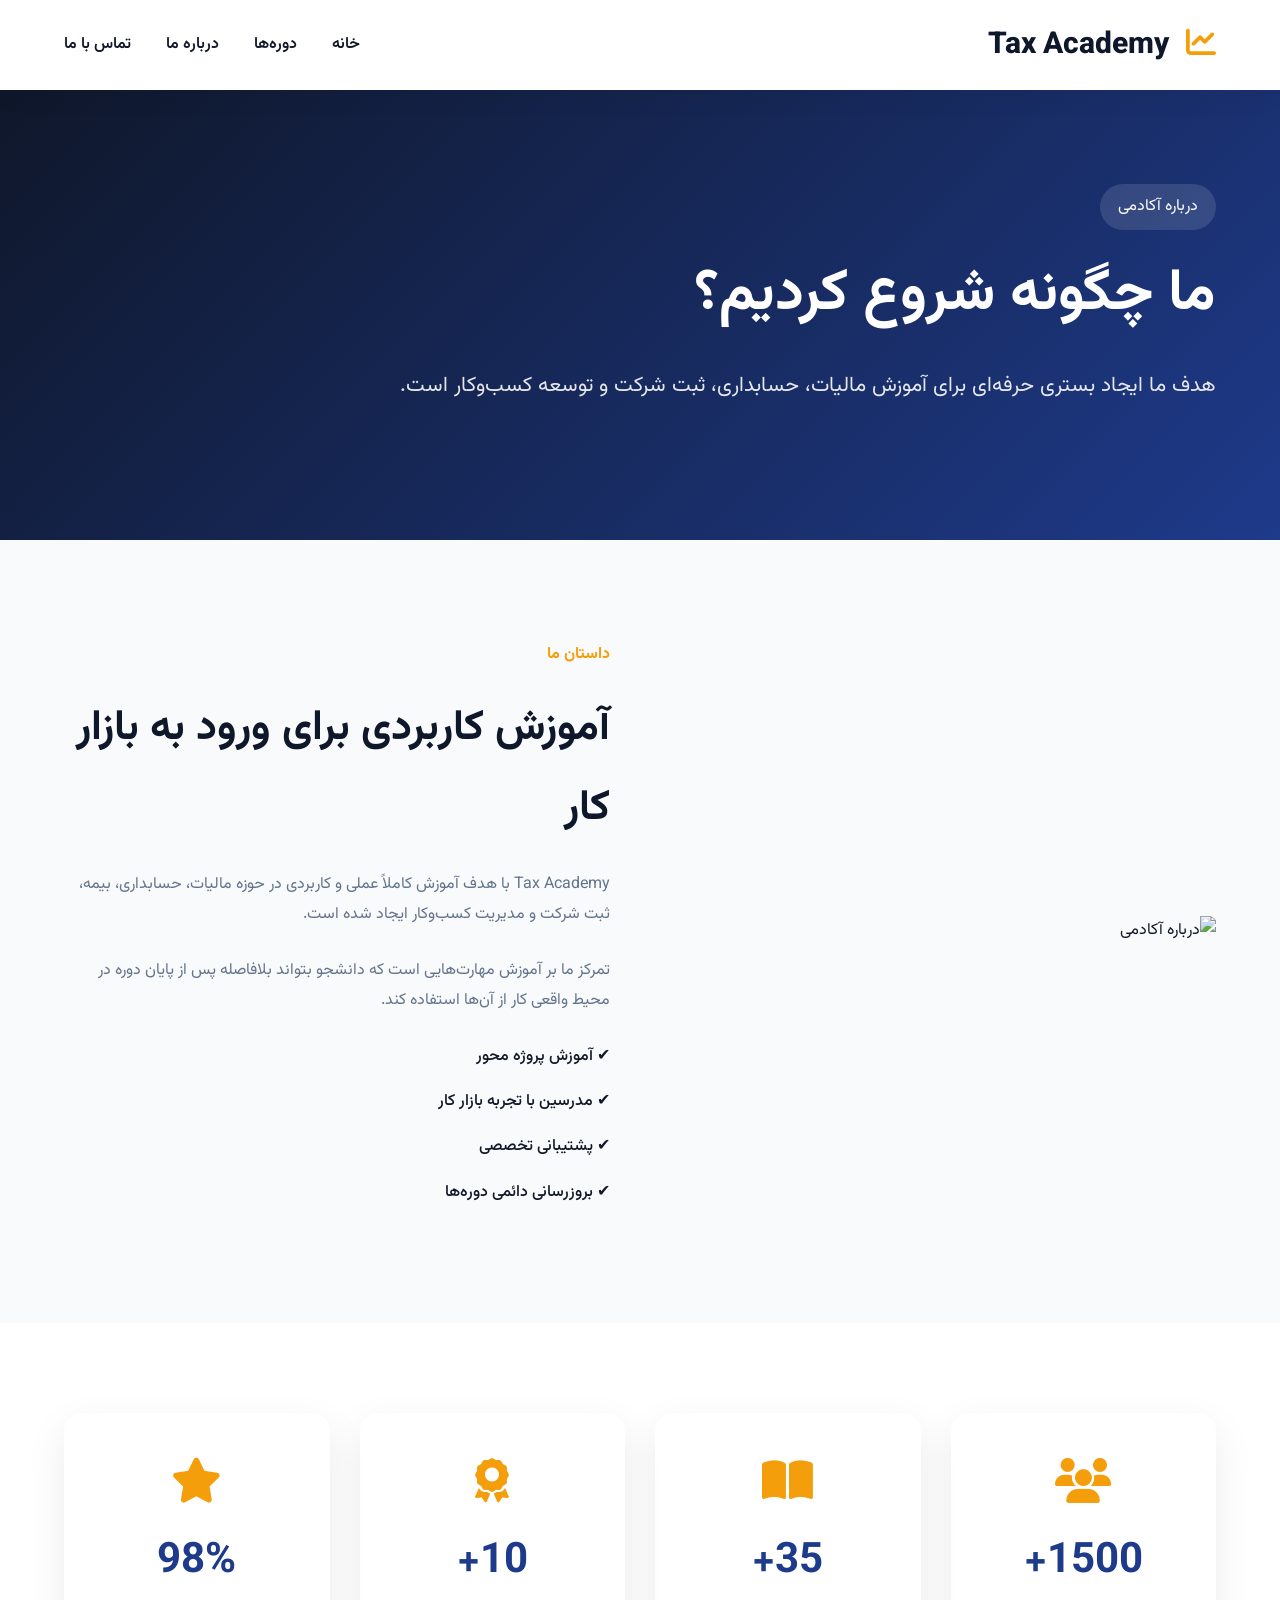
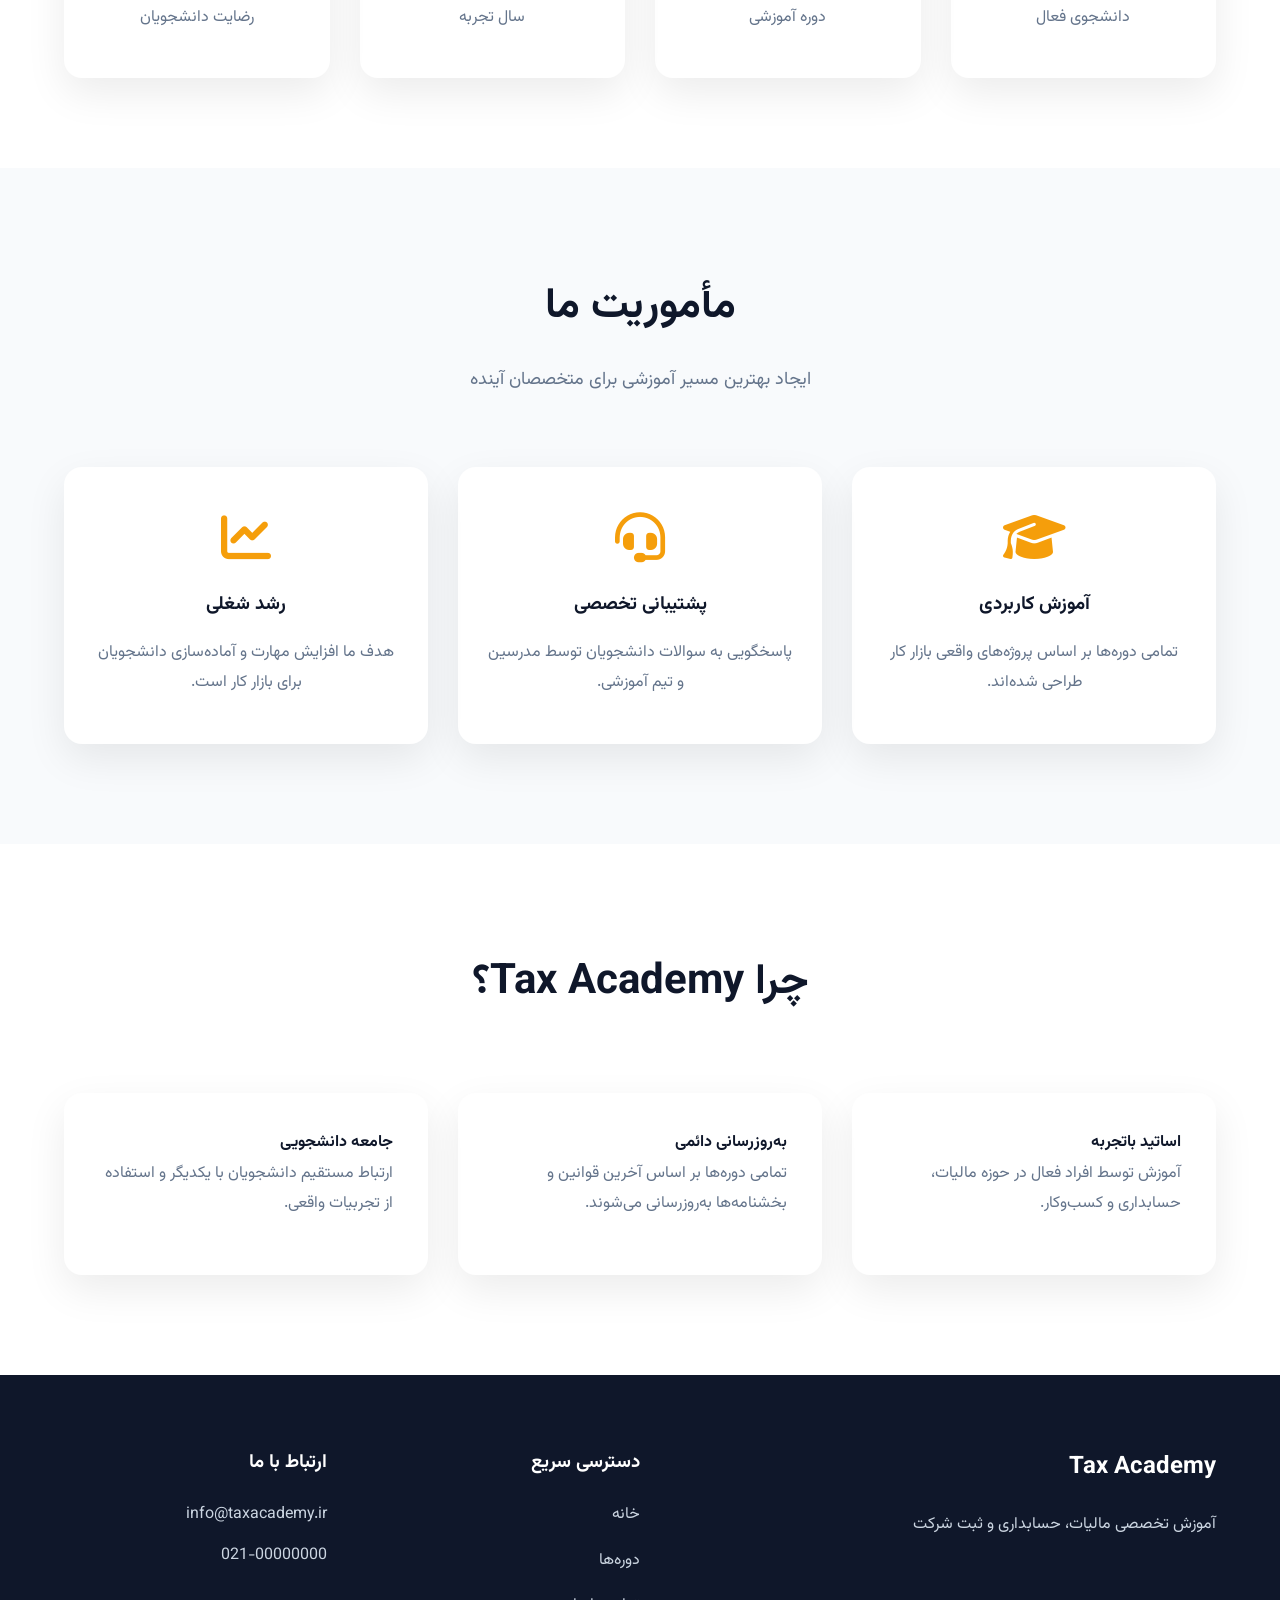
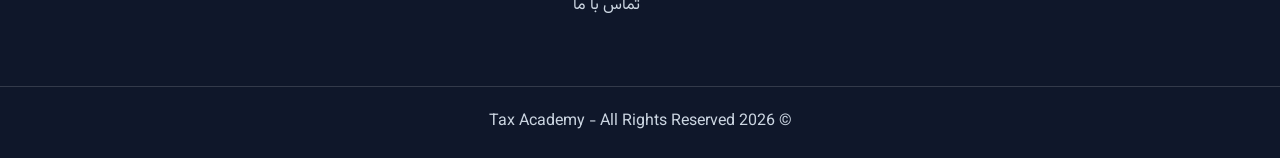
==== about.html @ fbb5fa34 "Version 1.0" ====
<!DOCTYPE html>
<html lang="fa" dir="rtl">

<head>

    <meta charset="UTF-8">

    <meta name="viewport" content="width=device-width, initial-scale=1.0">

    <title>درباره ما | Tax Academy</title>

    <link rel="preconnect" href="https://fonts.googleapis.com">

    <link rel="preconnect" href="https://fonts.gstatic.com" crossorigin>

    <link href="https://fonts.googleapis.com/css2?family=Vazirmatn:wght@300;400;500;700;800&display=swap"
        rel="stylesheet">

    <link rel="stylesheet"
        href="https://cdnjs.cloudflare.com/ajax/libs/font-awesome/6.7.2/css/all.min.css">

    <link rel="stylesheet" href="assets/css/style.css">

    <link rel="stylesheet" href="assets/css/responsive.css">

</head>

<body>

<header>

    <div class="container">

        <div class="logo">

            <h2>

                <i class="fa-solid fa-chart-line"></i>

                Tax Academy

            </h2>

        </div>

        <nav>

            <ul>

                <li><a href="index.html">خانه</a></li>

                <li><a href="courses.html">دوره‌ها</a></li>

                <li><a href="about.html">درباره ما</a></li>

                <li><a href="contact.html">تماس با ما</a></li>

            </ul>

        </nav>

    </div>

</header>

<section class="hero" style="min-height:50vh;">

    <div class="container">

        <div class="hero-text">

            <span class="hero-tag">

                درباره آکادمی

            </span>

            <h1>

                ما چگونه شروع کردیم؟

            </h1>

            <p>

                هدف ما ایجاد بستری حرفه‌ای برای آموزش مالیات، حسابداری، ثبت شرکت و توسعه کسب‌وکار است.

            </p>

        </div>

    </div>

</section>

<section class="about">

    <div class="container about-container">

        <div class="about-image">

            <img src="assets/images/about.png" alt="درباره آکادمی">

        </div>

        <div class="about-text">

            <span>داستان ما</span>

            <h2>

                آموزش کاربردی برای ورود به بازار کار

            </h2>

            <p>

                Tax Academy با هدف آموزش کاملاً عملی و کاربردی در حوزه مالیات، حسابداری، بیمه، ثبت شرکت و مدیریت کسب‌وکار ایجاد شده است.

            </p>

            <p>

                تمرکز ما بر آموزش مهارت‌هایی است که دانشجو بتواند بلافاصله پس از پایان دوره در محیط واقعی کار از آن‌ها استفاده کند.

            </p>

            <ul>

                <li>✔ آموزش پروژه محور</li>

                <li>✔ مدرسین با تجربه بازار کار</li>

                <li>✔ پشتیبانی تخصصی</li>

                <li>✔ بروزرسانی دائمی دوره‌ها</li>

            </ul>

        </div>

    </div>

</section>

<section class="statistics">

    <div class="container">

        <div class="stat-box">

            <i class="fa-solid fa-users"></i>

            <h2>1500+</h2>

            <p>دانشجوی فعال</p>

        </div>

        <div class="stat-box">

            <i class="fa-solid fa-book-open"></i>

            <h2>35+</h2>

            <p>دوره آموزشی</p>

        </div>

        <div class="stat-box">

            <i class="fa-solid fa-award"></i>

            <h2>10+</h2>

            <p>سال تجربه</p>

        </div>

        <div class="stat-box">

            <i class="fa-solid fa-star"></i>

            <h2>98%</h2>

            <p>رضایت دانشجویان</p>

        </div>

    </div>

</section>
<section class="services">

    <div class="container">

        <div class="section-title">

            <h2>

                مأموریت ما

            </h2>

            <p>

                ایجاد بهترین مسیر آموزشی برای متخصصان آینده

            </p>

        </div>

        <div class="service-grid">

            <div class="service-card">

                <i class="fa-solid fa-graduation-cap"></i>

                <h3>

                    آموزش کاربردی

                </h3>

                <p>

                    تمامی دوره‌ها بر اساس پروژه‌های واقعی بازار کار طراحی شده‌اند.

                </p>

            </div>

            <div class="service-card">

                <i class="fa-solid fa-headset"></i>

                <h3>

                    پشتیبانی تخصصی

                </h3>

                <p>

                    پاسخگویی به سوالات دانشجویان توسط مدرسین و تیم آموزشی.

                </p>

            </div>

            <div class="service-card">

                <i class="fa-solid fa-chart-line"></i>

                <h3>

                    رشد شغلی

                </h3>

                <p>

                    هدف ما افزایش مهارت و آماده‌سازی دانشجویان برای بازار کار است.

                </p>

            </div>

        </div>

    </div>

</section>

<section class="comments">

    <div class="container">

        <div class="section-title">

            <h2>

                چرا Tax Academy؟

            </h2>

        </div>

        <div class="comment-grid">

            <div class="comment-card">

                <h4>اساتید باتجربه</h4>

                <p>

                    آموزش توسط افراد فعال در حوزه مالیات، حسابداری و کسب‌وکار.

                </p>

            </div>

            <div class="comment-card">

                <h4>به‌روزرسانی دائمی</h4>

                <p>

                    تمامی دوره‌ها بر اساس آخرین قوانین و بخشنامه‌ها به‌روزرسانی می‌شوند.

                </p>

            </div>

            <div class="comment-card">

                <h4>جامعه دانشجویی</h4>

                <p>

                    ارتباط مستقیم دانشجویان با یکدیگر و استفاده از تجربیات واقعی.

                </p>

            </div>

        </div>

    </div>

</section>

<footer>

    <div class="container footer-container">

        <div>

            <h2>Tax Academy</h2>

            <p>

                آموزش تخصصی مالیات، حسابداری و ثبت شرکت

            </p>

        </div>

        <div>

            <h3>

                دسترسی سریع

            </h3>

            <ul>

                <li><a href="index.html">خانه</a></li>

                <li><a href="courses.html">دوره‌ها</a></li>

                <li><a href="contact.html">تماس با ما</a></li>

            </ul>

        </div>

        <div>

            <h3>

                ارتباط با ما

            </h3>

            <p>info@taxacademy.ir</p>

            <p>021-00000000</p>

        </div>

    </div>

    <div class="copyright">

        © 2026 Tax Academy - All Rights Reserved

    </div>

</footer>

<script src="assets/js/app.js"></script>

</body>

</html>
---- assets/css/style.css ----
/* ===================================
   Tax Academy
   Version 1.0
=================================== */

*{
    margin:0;
    padding:0;
    box-sizing:border-box;
}

:root{

    --primary:#0F172A;
    --secondary:#1E3A8A;
    --gold:#F59E0B;
    --light:#F8FAFC;
    --gray:#64748B;
    --dark:#111827;
    --white:#ffffff;

    --shadow:0 15px 40px rgba(0,0,0,.08);

    --radius:15px;

    --transition:.35s;

}

html{

    scroll-behavior:smooth;

}

body{

    font-family:'Vazirmatn',sans-serif;

    background:#F5F7FA;

    color:var(--dark);

    line-height:1.9;

}

img{

    max-width:100%;

    display:block;

}

a{

    text-decoration:none;

}

ul{

    list-style:none;

}

.container{

    width:90%;

    max-width:1250px;

    margin:auto;

}

/* ================= Header ================= */

header{

    background:white;

    position:sticky;

    top:0;

    z-index:999;

    box-shadow:0 5px 25px rgba(0,0,0,.05);

}

header .container{

    display:flex;

    justify-content:space-between;

    align-items:center;

    height:90px;

}

.logo h2{

    color:var(--primary);

    font-size:30px;

    font-weight:800;

}

.logo i{

    color:var(--gold);

    margin-left:10px;

}

nav ul{

    display:flex;

    gap:35px;

}

nav a{

    color:var(--dark);

    font-weight:600;

    transition:var(--transition);

}

nav a:hover{

    color:var(--gold);

}

.header-buttons{

    display:flex;

    gap:15px;

}

.login-btn{

    padding:12px 26px;

    border:2px solid var(--secondary);

    border-radius:10px;

    color:var(--secondary);

    font-weight:bold;

    transition:var(--transition);

}

.login-btn:hover{

    background:var(--secondary);

    color:white;

}

.register-btn{

    padding:12px 28px;

    border-radius:10px;

    background:var(--gold);

    color:#111;

    font-weight:bold;

    transition:var(--transition);

}

.register-btn:hover{

    transform:translateY(-3px);

}

/* ================= Hero ================= */

.hero{

    background:linear-gradient(135deg,#0F172A,#1E3A8A);

    color:white;

    min-height:92vh;

    display:flex;

    align-items:center;

}

.hero-container{

    display:grid;

    grid-template-columns:1fr 1fr;

    align-items:center;

    gap:70px;

}

.hero-tag{

    display:inline-block;

    background:rgba(255,255,255,.12);

    padding:8px 18px;

    border-radius:50px;

    margin-bottom:25px;

}

.hero h1{

    font-size:58px;

    line-height:1.4;

    margin-bottom:30px;

}

.hero p{

    font-size:21px;

    color:#e5e7eb;

    margin-bottom:40px;

}

.hero-buttons{

    display:flex;

    gap:20px;

}

.main-btn{

    background:var(--gold);

    color:black;

    padding:15px 34px;

    border-radius:10px;

    font-weight:bold;

    transition:var(--transition);

}

.main-btn:hover{

    transform:translateY(-5px);

}

.second-btn{

    border:2px solid white;

    color:white;

    padding:15px 34px;

    border-radius:10px;

    transition:var(--transition);

}

.second-btn:hover{

    background:white;

    color:black;

}

.hero-image img{

    width:100%;

    animation:float 5s infinite ease-in-out;

}

@keyframes float{

    0%{transform:translateY(0);}

    50%{transform:translateY(-15px);}

    100%{transform:translateY(0);}

}

/* ================= Statistics ================= */

.statistics{

    padding:90px 0;

    background:white;

}

.statistics .container{

    display:grid;

    grid-template-columns:repeat(4,1fr);

    gap:30px;

}

.stat-box{

    background:#fff;

    border-radius:18px;

    box-shadow:var(--shadow);

    text-align:center;

    padding:45px 20px;

    transition:var(--transition);

}

.stat-box:hover{

    transform:translateY(-10px);

}

.stat-box i{

    font-size:45px;

    color:var(--gold);

    margin-bottom:20px;

}

.stat-box h2{

    font-size:42px;

    color:var(--secondary);

}

.stat-box p{

    color:var(--gray);

}
/* ================= Services ================= */

.services{

    padding:100px 0;

    background:#f8fafc;

}

.section-title{

    text-align:center;

    margin-bottom:70px;

}

.section-title h2{

    font-size:42px;

    color:var(--primary);

    margin-bottom:15px;

}

.section-title p{

    color:var(--gray);

    font-size:18px;

}

.service-grid{

    display:grid;

    grid-template-columns:repeat(3,1fr);

    gap:30px;

}

.service-card{

    background:white;

    border-radius:18px;

    box-shadow:var(--shadow);

    padding:45px 30px;

    text-align:center;

    transition:var(--transition);

}

.service-card:hover{

    transform:translateY(-10px);

}

.service-card i{

    font-size:50px;

    color:var(--gold);

    margin-bottom:25px;

}

.service-card h3{

    margin-bottom:15px;

    color:var(--primary);

}

.service-card p{

    color:var(--gray);

}

/* ================= Courses ================= */

.courses{

    padding:100px 0;

    background:white;

}

.course-grid{

    display:grid;

    grid-template-columns:repeat(3,1fr);

    gap:35px;

}

.course-card{

    background:white;

    border-radius:20px;

    overflow:hidden;

    box-shadow:var(--shadow);

    transition:var(--transition);

}

.course-card:hover{

    transform:translateY(-12px);

}

.course-card img{

    width:100%;

    height:240px;

    object-fit:cover;

}

.course-content{

    padding:25px;

}

.course-content h3{

    margin-bottom:15px;

    color:var(--primary);

}

.course-content p{

    color:var(--gray);

    margin-bottom:25px;

}

.course-content a{

    display:inline-block;

    background:var(--secondary);

    color:white;

    padding:12px 24px;

    border-radius:8px;

    transition:var(--transition);

}

.course-content a:hover{

    background:var(--gold);

    color:black;

}

/* ================= About ================= */

.about{

    padding:100px 0;

    background:#f8fafc;

}

.about-container{

    display:grid;

    grid-template-columns:1fr 1fr;

    gap:60px;

    align-items:center;

}

.about-text span{

    color:var(--gold);

    font-weight:bold;

}

.about-text h2{

    font-size:42px;

    margin:20px 0;

    color:var(--primary);

}

.about-text p{

    color:var(--gray);

    margin-bottom:25px;

}

.about-text ul li{

    margin-bottom:15px;

    font-weight:500;

}/* ================= Comments ================= */

.comments{

    padding:100px 0;

    background:white;

}

.comment-grid{

    display:grid;

    grid-template-columns:repeat(3,1fr);

    gap:30px;

}

.comment-card{

    background:#fff;

    padding:35px;

    border-radius:18px;

    box-shadow:var(--shadow);

    transition:var(--transition);

}

.comment-card:hover{

    transform:translateY(-10px);

}

.comment-card p{

    color:var(--gray);

    margin-bottom:20px;

}

.comment-card h4{

    color:var(--primary);

}

/* ================= FAQ ================= */

.faq{

    padding:100px 0;

    background:#F8FAFC;

}

.faq-box{

    max-width:900px;

    margin:auto;

}

.faq-item{

    background:white;

    margin-bottom:20px;

    padding:25px;

    border-radius:15px;

    box-shadow:var(--shadow);

}

.faq-item h3{

    color:var(--primary);

    margin-bottom:12px;

}

.faq-item p{

    color:var(--gray);

}

/* ================= Footer ================= */

footer{

    background:var(--primary);

    color:white;

    padding-top:70px;

}

.footer-container{

    display:grid;

    grid-template-columns:2fr 1fr 1fr;

    gap:50px;

    padding-bottom:50px;

}

.footer-container h2{

    margin-bottom:20px;

}

.footer-container h3{

    margin-bottom:20px;

}

.footer-container p{

    color:#cbd5e1;

    margin-bottom:10px;

}

.footer-container ul li{

    margin-bottom:15px;

}

.footer-container a{

    color:#cbd5e1;

    transition:var(--transition);

}

.footer-container a:hover{

    color:var(--gold);

}

.copyright{

    border-top:1px solid rgba(255,255,255,.15);

    text-align:center;

    padding:20px 0;

    color:#cbd5e1;

}

/* ================= General Hover ================= */

.service-card,
.course-card,
.comment-card,
.stat-box{

    cursor:pointer;

}

/* ================= Scrollbar ================= */

::-webkit-scrollbar{

    width:10px;

}

::-webkit-scrollbar-thumb{

    background:var(--gold);

    border-radius:50px;

}

::-webkit-scrollbar-track{

    background:#eee;

}

/* ================= Selection ================= */

::selection{

    background:var(--gold);

    color:black;

}
/* Animation */

.hidden{

    opacity:0;

    transform:translateY(40px);

    transition:.8s;

}

.show{

    opacity:1;

    transform:translateY(0);

}
/* ================= Contact ================= */

.contact{

    padding:100px 0;

    background:#ffffff;

}

.contact-wrapper{

    display:grid;

    grid-template-columns:1fr 2fr;

    gap:40px;

    align-items:start;

}

.contact-info{

    background:var(--primary);

    color:white;

    padding:35px;

    border-radius:20px;

}

.contact-info h3{

    margin-bottom:25px;

    font-size:28px;

}

.contact-info p{

    margin-bottom:20px;

}

.contact-info i{

    color:var(--gold);

    margin-left:10px;

}

.contact-form{

    background:white;

    padding:35px;

    border-radius:20px;

    box-shadow:var(--shadow);

}

.contact-form form{

    display:flex;

    flex-direction:column;

    gap:18px;

}

.contact-form input,
.contact-form textarea{

    width:100%;

    padding:16px;

    border:1px solid #d1d5db;

    border-radius:10px;

    font-family:'Vazirmatn',sans-serif;

    font-size:16px;

    outline:none;

    transition:.3s;

}

.contact-form input:focus,
.contact-form textarea:focus{

    border-color:var(--secondary);

}

.contact-form button{

    border:none;

    cursor:pointer;

}
/* ================= Mobile Menu ================= */

.menu-toggle{

    display:none;

    font-size:28px;

    cursor:pointer;

    color:var(--primary);

}

@media(max-width:992px){

.menu-toggle{

    display:block;

}

nav{

    display:none;

    width:100%;

}

nav.active{

    display:block;

    margin-top:20px;

}

nav ul{

    flex-direction:column;

    text-align:center;

    gap:20px;

}

.header-buttons{

    display:none;

}

}
---- assets/css/responsive.css ----
/* ===================================
   Responsive Design
=================================== */

/* ---------- لپ‌تاپ ---------- */

@media (max-width:1200px){

.container{

    width:95%;

}

.hero h1{

    font-size:48px;

}

.hero-container{

    gap:40px;

}

}

/* ---------- تبلت ---------- */

@media (max-width:992px){

header .container{

    flex-direction:column;

    height:auto;

    padding:20px 0;

}

nav ul{

    margin:20px 0;

    flex-wrap:wrap;

    justify-content:center;

}

.header-buttons{

    margin-top:15px;

}

.hero{

    min-height:auto;

    padding:80px 0;

}

.hero-container{

    grid-template-columns:1fr;

    text-align:center;

}

.hero-buttons{

    justify-content:center;

}

.hero h1{

    font-size:42px;

}

.statistics .container{

    grid-template-columns:repeat(2,1fr);

}

.service-grid{

    grid-template-columns:repeat(2,1fr);

}

.course-grid{

    grid-template-columns:repeat(2,1fr);

}

.about-container{

    grid-template-columns:1fr;

}

.comment-grid{

    grid-template-columns:1fr;

}

.footer-container{

    grid-template-columns:1fr;

    text-align:center;

}

}
/* ---------- موبایل ---------- */

@media (max-width:768px){

.logo h2{

    font-size:24px;

}

nav ul{

    flex-direction:column;

    gap:15px;

}

.hero h1{

    font-size:34px;

}

.hero p{

    font-size:18px;

}

.hero-buttons{

    flex-direction:column;

    align-items:center;

}

.main-btn,
.second-btn{

    width:220px;

    text-align:center;

}

.statistics .container{

    grid-template-columns:1fr;

}

.service-grid{

    grid-template-columns:1fr;

}

.course-grid{

    grid-template-columns:1fr;

}

.section-title h2{

    font-size:34px;

}

.about-text h2{

    font-size:34px;

}

.hero-image{

    margin-top:40px;

}

}

/* ---------- موبایل کوچک ---------- */

@media (max-width:480px){

body{

    font-size:15px;

}

.hero{

    padding:60px 0;

}

.hero h1{

    font-size:28px;

}

.hero p{

    font-size:16px;

}

.section-title h2{

    font-size:28px;

}

.stat-box h2{

    font-size:34px;

}

.course-card img{

    height:190px;

}

.footer-container{

    gap:30px;

}

}
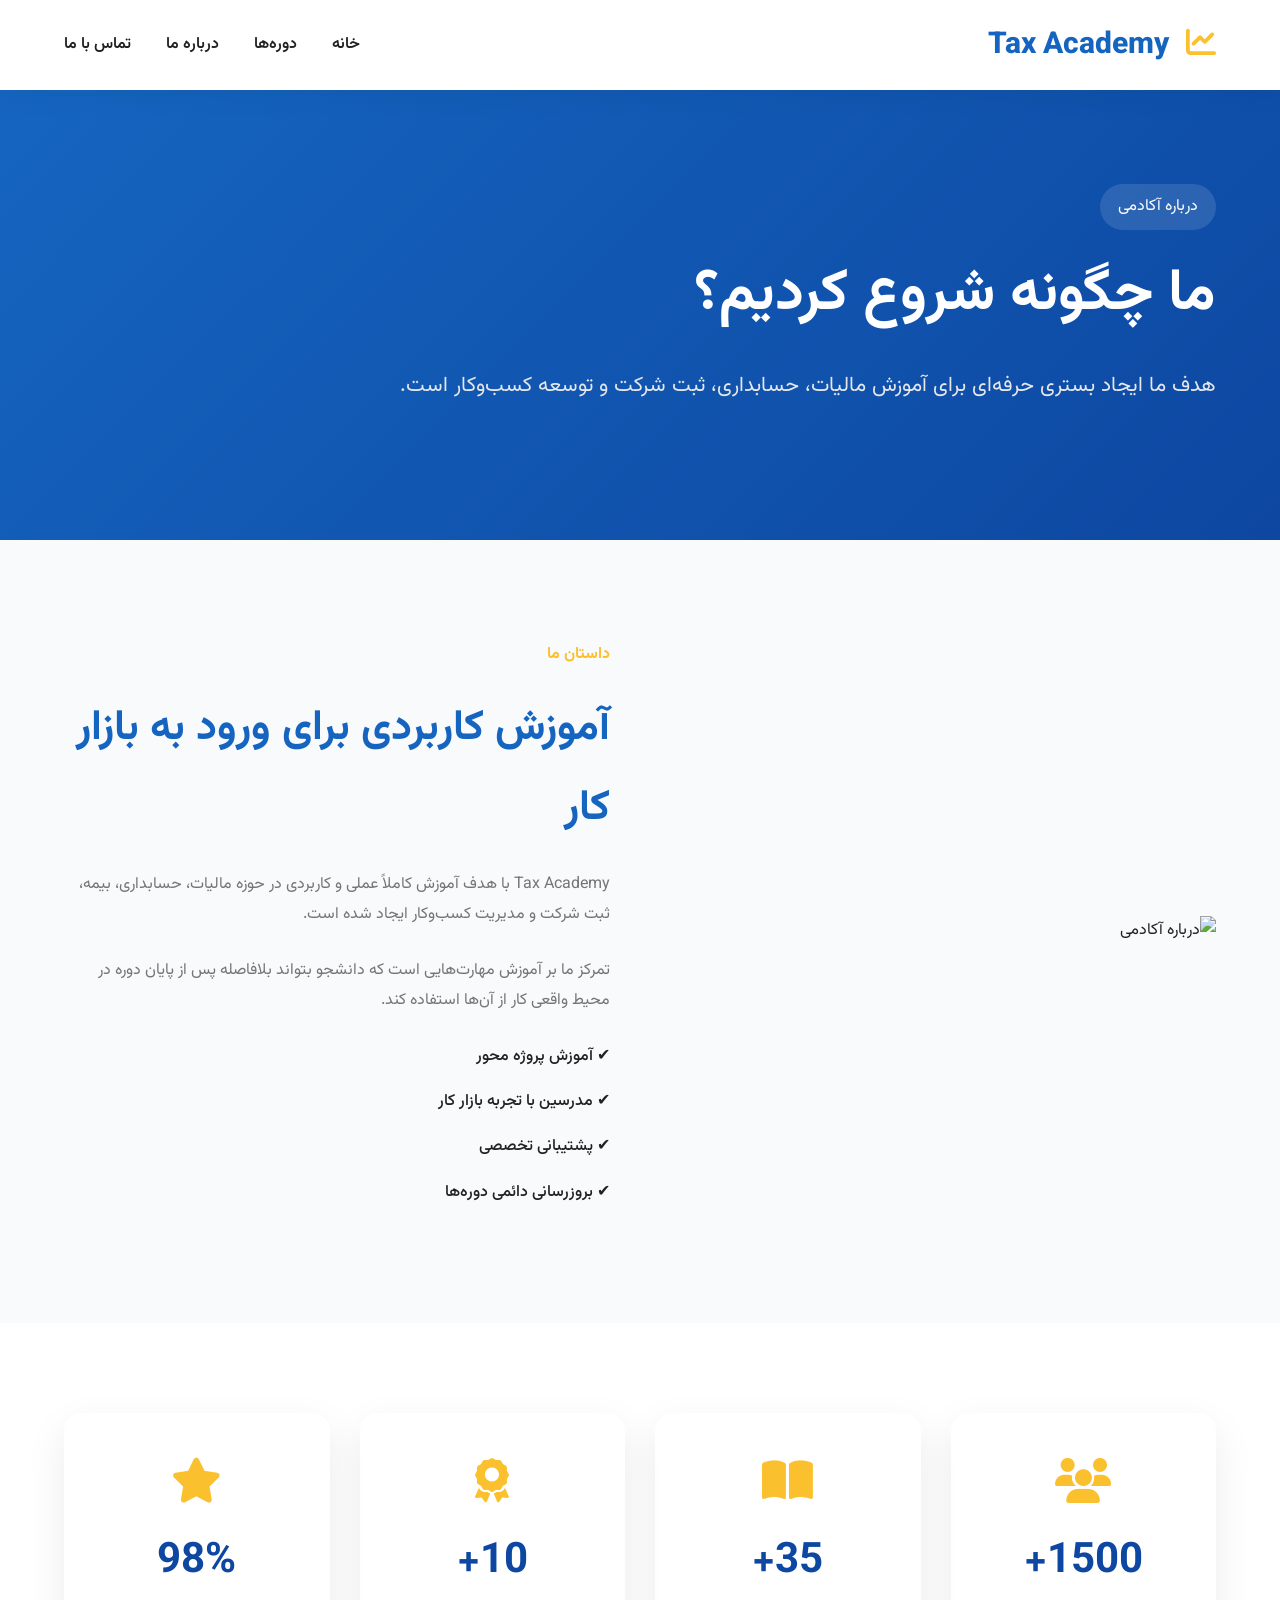
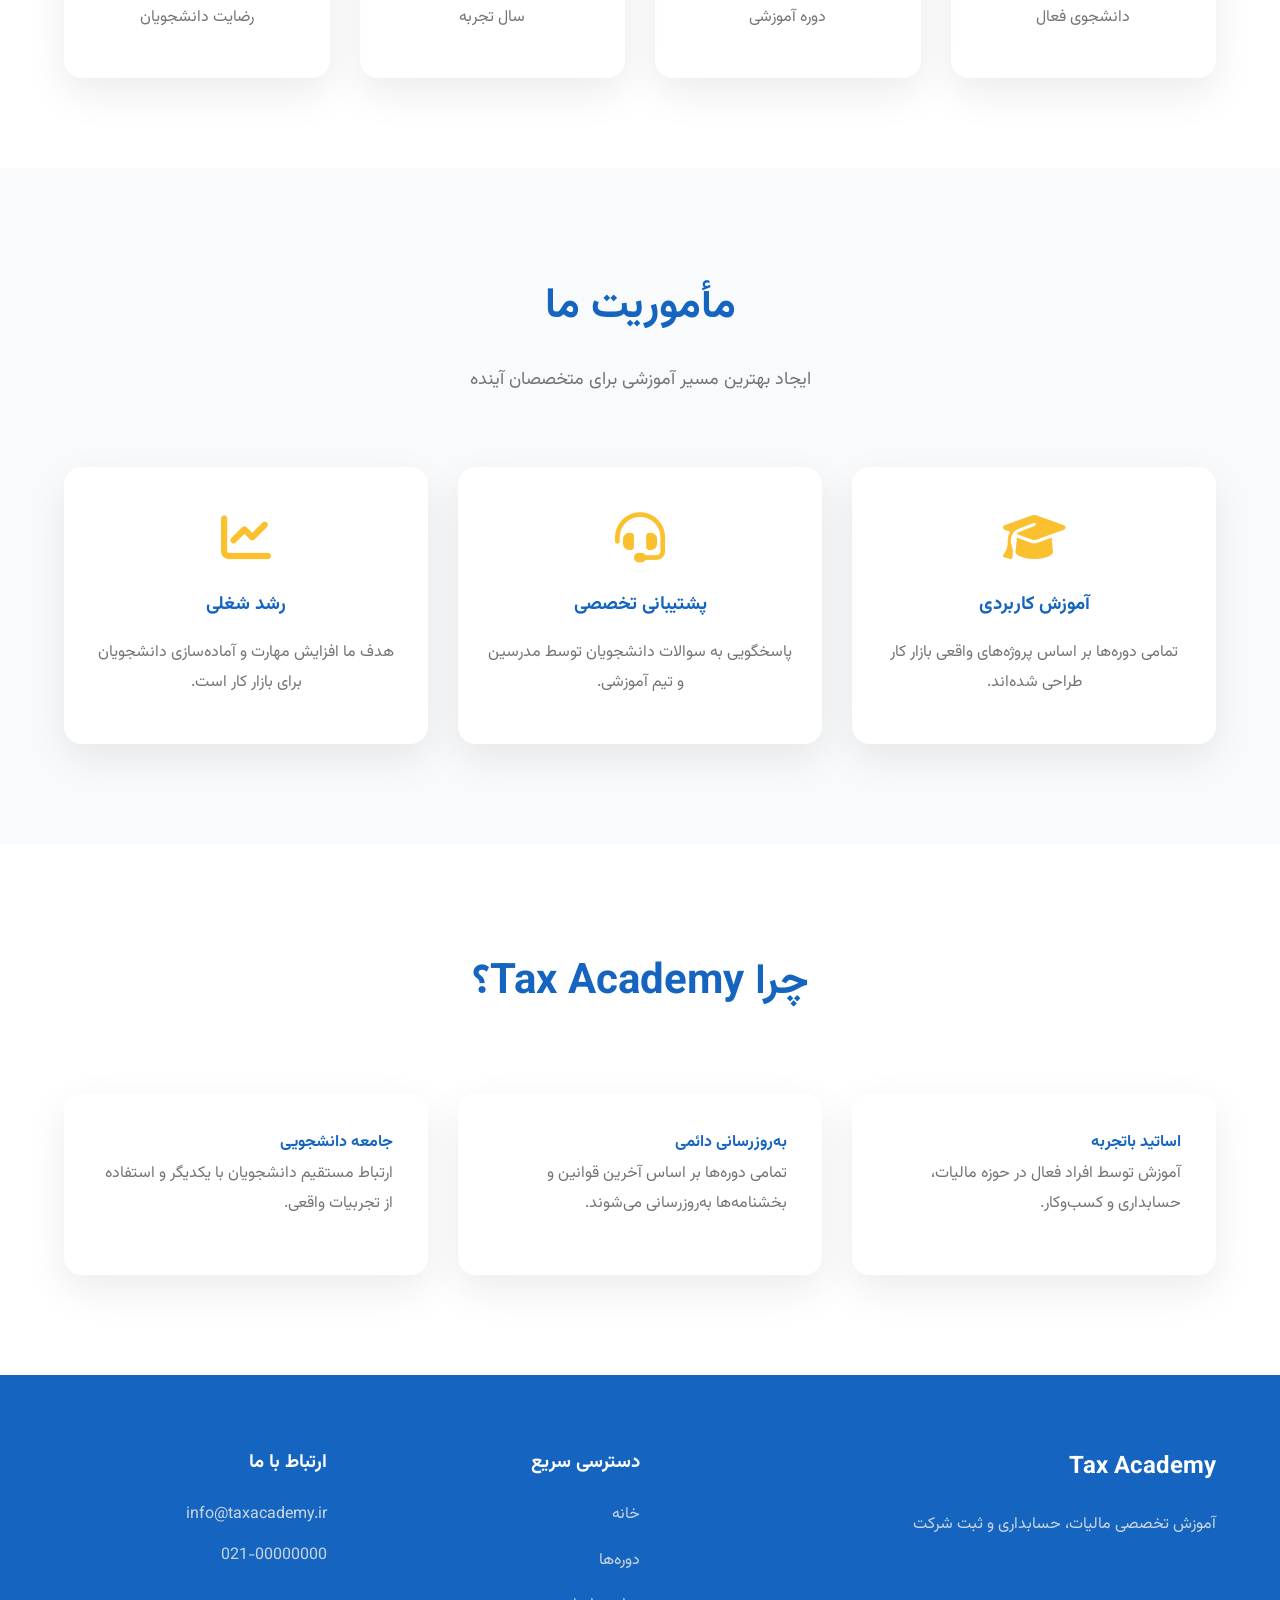
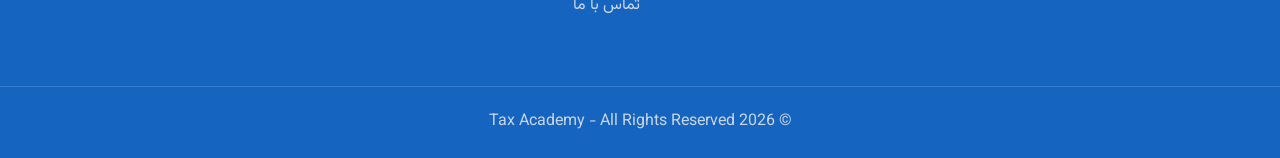
==== commit 0f8986a1: "Fix mobile menu and add variables file" ====
--- a/about.html
+++ b/about.html
@@ -19,9 +19,10 @@
     <link rel="stylesheet"
         href="https://cdnjs.cloudflare.com/ajax/libs/font-awesome/6.7.2/css/all.min.css">
 
-    <link rel="stylesheet" href="assets/css/style.css">
-
-    <link rel="stylesheet" href="assets/css/responsive.css">
+  <link rel="stylesheet" href="assets/css/variables.css">
+<link rel="stylesheet" href="assets/css/style.css">
+<link rel="stylesheet" href="assets/css/about.css">
+<link rel="stylesheet" href="assets/css/responsive.css">
 
 </head>
 
--- a/assets/css/variables.css
+++ b/assets/css/variables.css
@@ -0,0 +1,23 @@
+/* =========================
+   Tax Academy Theme
+========================= */
+
+:root{
+
+    --primary:#1565C0;
+    --secondary:#0D47A1;
+
+    --gold:#FBC02D;
+    --gold-light:#FFD54F;
+
+    --background:#F5F7FA;
+    --white:#FFFFFF;
+    --text:#212121;
+    --gray:#757575;
+    --border:#E5E7EB;
+
+    --shadow:0 15px 40px rgba(0,0,0,.08);
+    --radius:15px;
+    --transition:.35s ease;
+
+}
--- a/assets/css/style.css
+++ b/assets/css/style.css
@@ -9,23 +9,7 @@
     box-sizing:border-box;
 }
 
-:root{
-
-    --primary:#0F172A;
-    --secondary:#1E3A8A;
-    --gold:#F59E0B;
-    --light:#F8FAFC;
-    --gray:#64748B;
-    --dark:#111827;
-    --white:#ffffff;
-
-    --shadow:0 15px 40px rgba(0,0,0,.08);
-
-    --radius:15px;
-
-    --transition:.35s;
-
-}
+
 
 html{
 
@@ -37,131 +21,155 @@
 
     font-family:'Vazirmatn',sans-serif;
 
-    background:#F5F7FA;
+    background:var(--background);
+
+    color:var(--text);
+
+    line-height:1.9;
+
+}
+
+img{
+
+    max-width:100%;
+
+    display:block;
+
+}
+
+a{
+
+    text-decoration:none;
+
+}
+
+ul{
+
+    list-style:none;
+
+}
+
+.container{
+
+    width:90%;
+
+    max-width:1250px;
+
+    margin:auto;
+
+}
+
+/* ================= Header ================= */
+
+header{
+
+    background:white;
+
+    position:sticky;
+
+    top:0;
+
+    z-index:999;
+
+    box-shadow:0 5px 25px rgba(0,0,0,.05);
+
+}
+
+header .container{
+
+    display:flex;
+
+    justify-content:space-between;
+
+    align-items:center;
+
+    height:90px;
+
+}
+
+.logo h2{
+
+    color:var(--primary);
+
+    font-size:30px;
+
+    font-weight:800;
+
+}
+
+.logo i{
+
+    color:var(--gold);
+
+    margin-left:10px;
+
+}
+
+nav ul{
+
+    display:flex;
+
+    gap:35px;
+
+}
+
+nav a{
 
     color:var(--dark);
 
-    line-height:1.9;
-
-}
-
-img{
-
-    max-width:100%;
-
-    display:block;
-
-}
-
-a{
-
-    text-decoration:none;
-
-}
-
-ul{
-
-    list-style:none;
-
-}
-
-.container{
-
-    width:90%;
-
-    max-width:1250px;
-
-    margin:auto;
-
-}
-
-/* ================= Header ================= */
-
-header{
-
-    background:white;
-
-    position:sticky;
-
-    top:0;
-
-    z-index:999;
-
-    box-shadow:0 5px 25px rgba(0,0,0,.05);
-
-}
-
-header .container{
+    font-weight:600;
+
+    transition:var(--transition);
+
+}
+
+nav a:hover{
+
+    color:var(--gold);
+
+}
+
+.header-buttons{
 
     display:flex;
 
-    justify-content:space-between;
-
-    align-items:center;
-
-    height:90px;
-
-}
-
-.logo h2{
-
-    color:var(--primary);
-
-    font-size:30px;
-
-    font-weight:800;
-
-}
-
-.logo i{
-
-    color:var(--gold);
-
-    margin-left:10px;
-
-}
-
-nav ul{
-
-    display:flex;
-
-    gap:35px;
-
-}
-
-nav a{
-
-    color:var(--dark);
-
-    font-weight:600;
+    gap:15px;
+
+}
+
+.login-btn{
+
+    padding:12px 26px;
+
+    border:2px solid var(--secondary);
+
+    border-radius:10px;
+
+    color:var(--secondary);
+
+    font-weight:bold;
 
     transition:var(--transition);
 
 }
 
-nav a:hover{
-
-    color:var(--gold);
-
-}
-
-.header-buttons{
-
-    display:flex;
-
-    gap:15px;
-
-}
-
-.login-btn{
-
-    padding:12px 26px;
-
-    border:2px solid var(--secondary);
+.login-btn:hover{
+
+    background:var(--secondary);
+
+    color:white;
+
+}
+
+.register-btn{
+
+    padding:12px 28px;
 
     border-radius:10px;
 
-    color:var(--secondary);
+    background:var(--gold);
+
+    color:#111;
 
     font-weight:bold;
 
@@ -169,30 +177,6 @@
 
 }
 
-.login-btn:hover{
-
-    background:var(--secondary);
-
-    color:white;
-
-}
-
-.register-btn{
-
-    padding:12px 28px;
-
-    border-radius:10px;
-
-    background:var(--gold);
-
-    color:#111;
-
-    font-weight:bold;
-
-    transition:var(--transition);
-
-}
-
 .register-btn:hover{
 
     transform:translateY(-3px);
@@ -200,12 +184,15 @@
 }
 
 /* ================= Hero ================= */
-
 .hero{
 
-    background:linear-gradient(135deg,#0F172A,#1E3A8A);
-
-    color:white;
+    background:linear-gradient(
+        135deg,
+        var(--primary),
+        var(--secondary)
+    );
+
+    color:var(--white);
 
     min-height:92vh;
 
@@ -991,55 +978,57 @@
 /* ================= Mobile Menu ================= */
 
 .menu-toggle{
-
     display:none;
-
     font-size:28px;
-
     cursor:pointer;
-
     color:var(--primary);
-
-}
-
-@media(max-width:992px){
-
-.menu-toggle{
-
-    display:block;
-
-}
-
-nav{
-
-    display:none;
-
-    width:100%;
-
-}
-
-nav.active{
-
-    display:block;
-
-    margin-top:20px;
-
-}
-
-nav ul{
-
-    flex-direction:column;
-
-    text-align:center;
-
-    gap:20px;
-
-}
-
-.header-buttons{
-
-    display:none;
-
-}
+}
+
+@media (max-width:992px){
+
+    header .container{
+        flex-wrap:wrap;
+        height:auto;
+        padding:20px 0;
+    }
+
+    .menu-toggle{
+        display:block;
+    }
+
+    nav{
+        display:none;
+        width:100%;
+    }
+
+    nav.active{
+        display:block;
+        margin-top:20px;
+    }
+
+    nav ul{
+        display:flex;
+        flex-direction:column;
+        gap:20px;
+        text-align:center;
+    }
+
+    .header-buttons{
+        display:none;
+    }
+
+    nav.active .header-buttons{
+        display:flex;
+        flex-direction:column;
+        align-items:center;
+        gap:15px;
+        margin-top:25px;
+    }
+
+    .login-btn,
+    .register-btn{
+        width:180px;
+        text-align:center;
+    }
 
 }
--- a/assets/css/responsive.css
+++ b/assets/css/responsive.css
@@ -260,4 +260,42 @@
 
 }
 
+}/* ================= Responsive ================= */
+
+@media (max-width:992px){
+
+    .login-card{
+
+        grid-template-columns:1fr;
+
+    }
+
+    .login-left{
+
+        display:none;
+
+    }
+
+    .login-right{
+
+        padding:40px 30px;
+
+    }
+
+}
+
+@media (max-width:576px){
+
+    .login-right{
+
+        padding:30px 20px;
+
+    }
+
+    .login-right h2{
+
+        font-size:26px;
+
+    }
+
 }
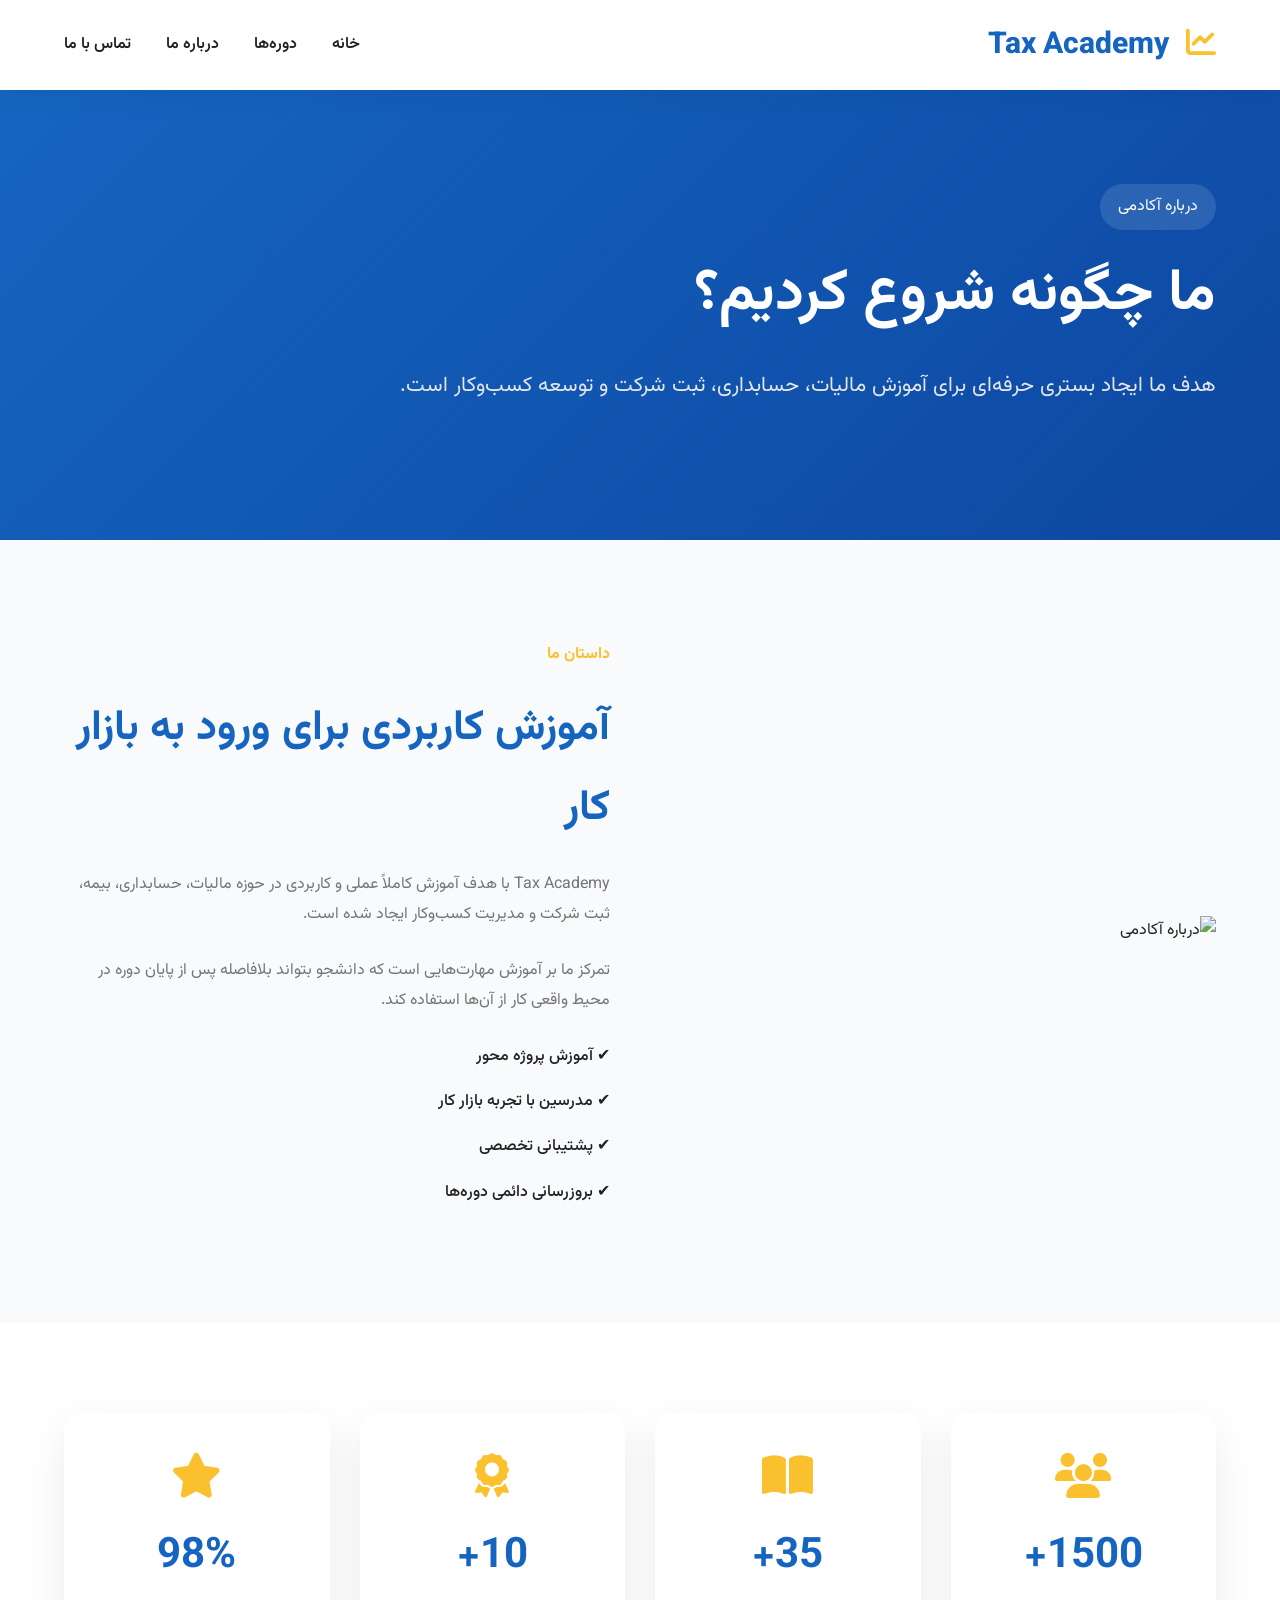
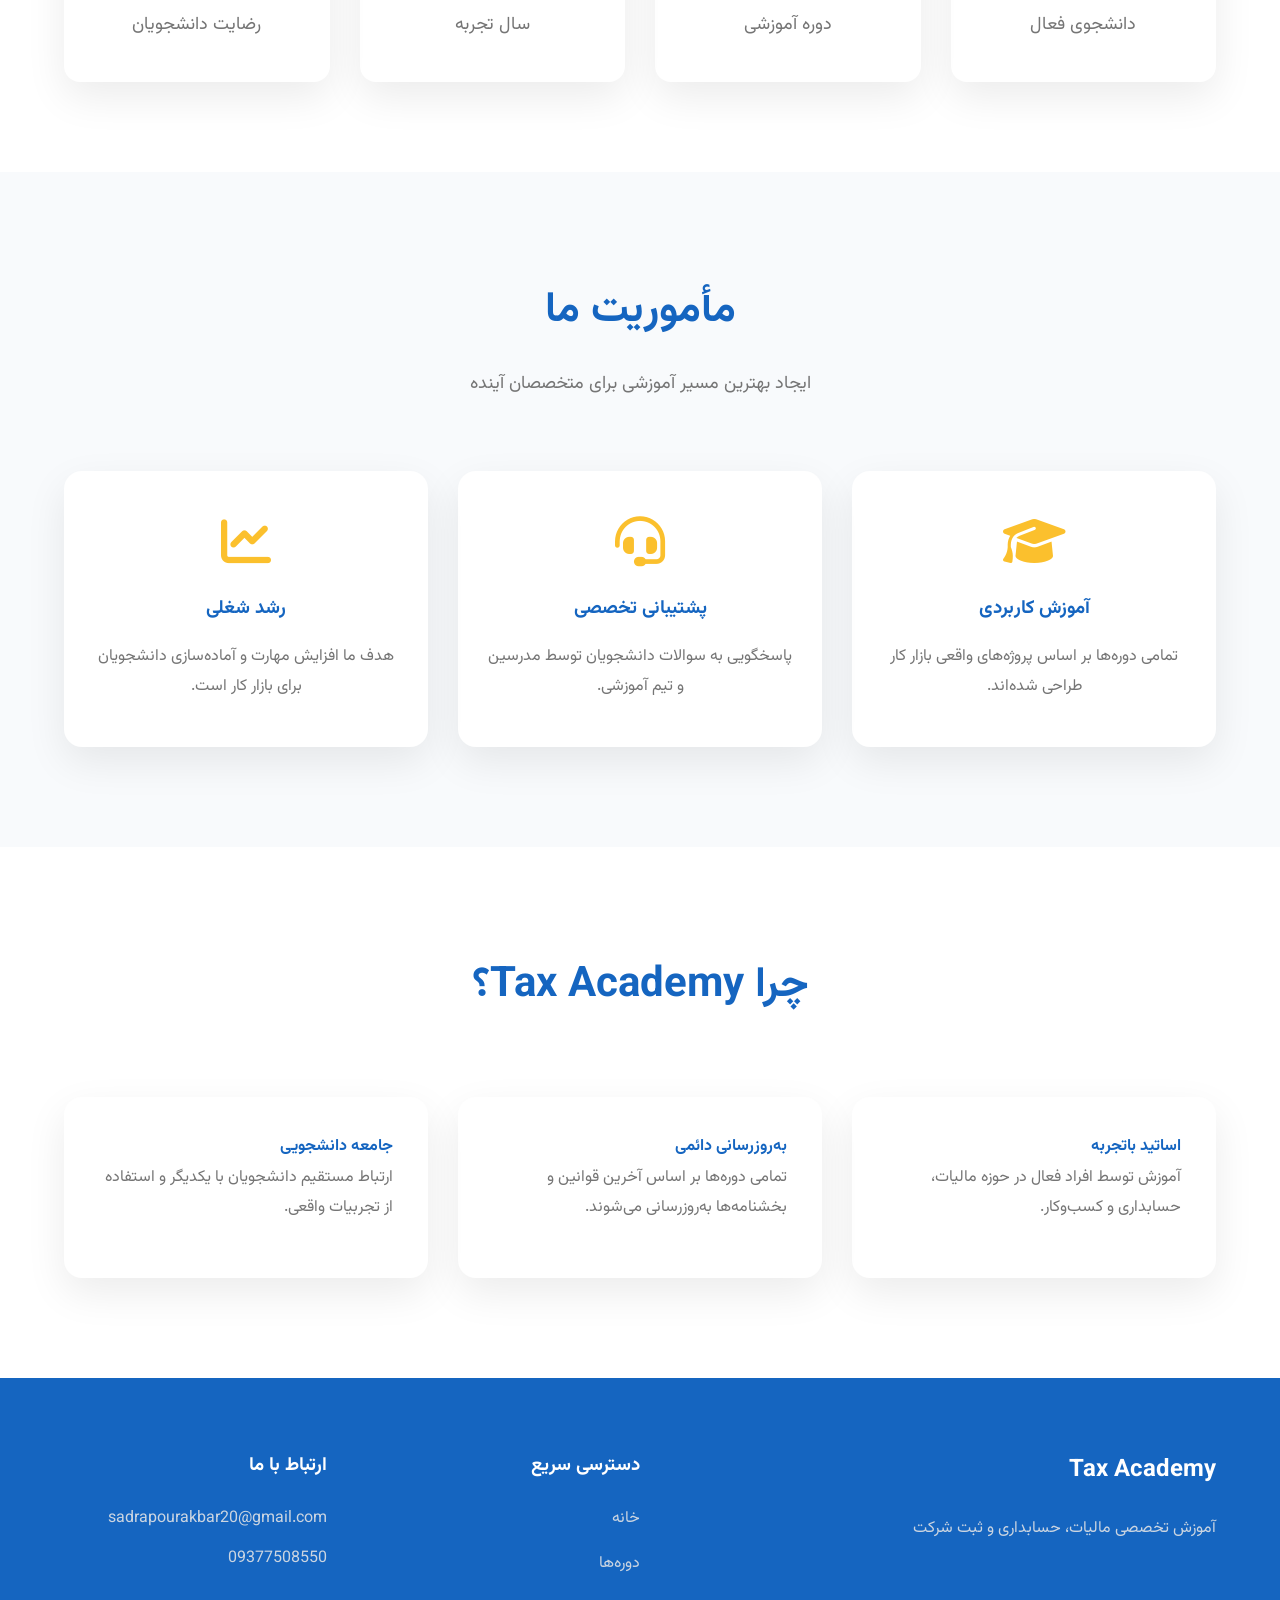
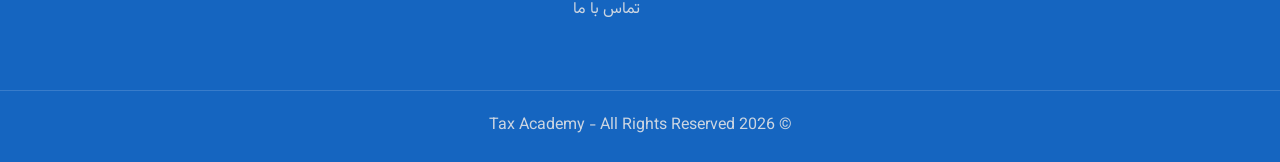
==== commit 12063e15: "Add statistics section with animated counters" ====
--- a/about.html
+++ b/about.html
@@ -375,9 +375,9 @@
 
             </h3>
 
-            <p>info@taxacademy.ir</p>
-
-            <p>021-00000000</p>
+            <p>sadrapourakbar20@gmail.com</p>
+
+            <p>09377508550</p>
 
         </div>
 
--- a/assets/css/style.css
+++ b/assets/css/style.css
@@ -1031,4 +1031,269 @@
         text-align:center;
     }
 
+}
+/* =========================
+   Footer
+========================= */
+
+.footer{
+
+    background:var(--primary);
+
+    color:var(--white);
+
+    margin-top:80px;
+
+    padding:70px 0 0;
+
+}
+
+.footer-grid{
+
+    display:grid;
+
+    grid-template-columns:repeat(auto-fit,minmax(220px,1fr));
+
+    gap:40px;
+
+}
+
+.footer h2{
+
+    font-size:28px;
+
+    margin-bottom:20px;
+
+}
+
+.footer h2 i{
+
+    color:var(--gold);
+
+}
+
+.footer h3{
+
+    margin-bottom:20px;
+
+    font-size:20px;
+
+}
+
+.footer p{
+
+    color:#ddd;
+
+    line-height:2;
+
+}
+
+.footer ul{
+
+    display:flex;
+
+    flex-direction:column;
+
+    gap:15px;
+
+}
+
+.footer ul li{
+
+    color:#ddd;
+
+}
+
+.footer a{
+
+    color:#ddd;
+
+    transition:var(--transition);
+
+}
+
+.footer a:hover{
+
+    color:var(--gold);
+
+    padding-right:6px;
+
+}
+
+.social-links{
+
+    display:flex;
+
+    gap:15px;
+
+    margin-top:20px;
+
+}
+
+.social-links a{
+
+    width:45px;
+
+    height:45px;
+
+    border-radius:50%;
+
+    display:flex;
+
+    justify-content:center;
+
+    align-items:center;
+
+    background:rgba(255,255,255,.08);
+
+    color:white;
+
+    font-size:18px;
+
+    transition:var(--transition);
+
+}
+
+.social-links a:hover{
+
+    background:var(--gold);
+
+    color:#111;
+
+    transform:translateY(-5px);
+
+}
+
+.footer-bottom{
+
+    margin-top:50px;
+
+    padding:25px;
+
+    text-align:center;
+
+    border-top:1px solid rgba(255,255,255,.15);
+
+    color:#ccc;
+
+}
+/* =========================
+   Back To Top
+========================= */
+
+#backToTop{
+
+    position:fixed;
+
+    bottom:30px;
+
+    left:30px;
+
+    width:55px;
+
+    height:55px;
+
+    border:none;
+
+    border-radius:50%;
+
+    background:var(--gold);
+
+    color:#fff;
+
+    font-size:22px;
+
+    cursor:pointer;
+
+    box-shadow:0 10px 25px rgba(0,0,0,.25);
+
+    display:none;
+
+    justify-content:center;
+
+    align-items:center;
+
+    transition:var(--transition);
+
+    z-index:9999;
+
+}
+
+#backToTop:hover{
+
+    transform:translateY(-5px);
+
+    background:#b89018;
+
+}
+/* =========================
+   Statistics
+========================= */
+
+.stats{
+
+    padding:90px 0;
+
+    background:#fff;
+
+}
+
+.stats-grid{
+
+    display:grid;
+
+    grid-template-columns:repeat(auto-fit,minmax(220px,1fr));
+
+    gap:30px;
+
+}
+
+.stat-box{
+
+    background:#fff;
+
+    border-radius:16px;
+
+    text-align:center;
+
+    padding:40px 20px;
+
+    box-shadow:var(--shadow);
+
+    transition:var(--transition);
+
+}
+
+.stat-box:hover{
+
+    transform:translateY(-10px);
+
+}
+
+.stat-box i{
+
+    font-size:45px;
+
+    color:var(--gold);
+
+    margin-bottom:20px;
+
+}
+
+.stat-box h2{
+
+    font-size:42px;
+
+    color:var(--primary);
+
+    margin-bottom:10px;
+
+}
+
+.stat-box p{
+
+    color:var(--gray);
+
+    font-size:18px;
+
 }
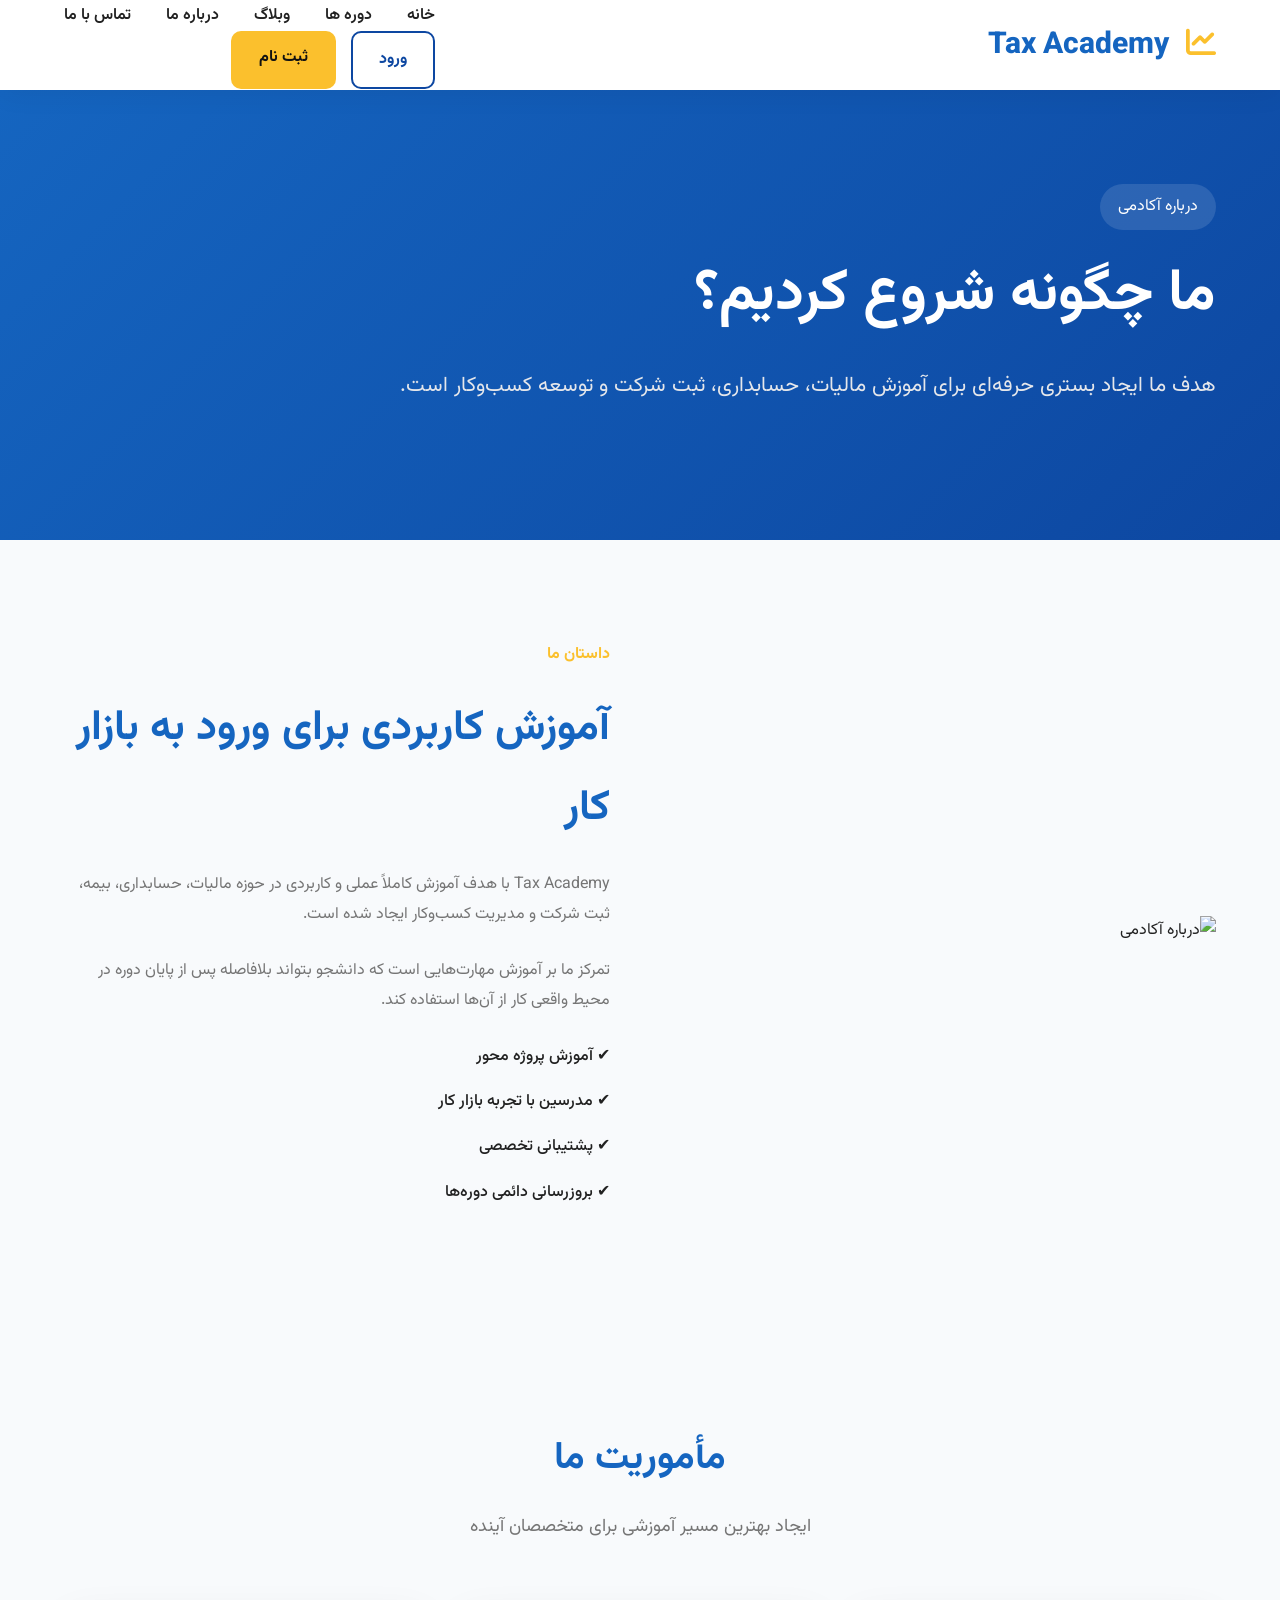
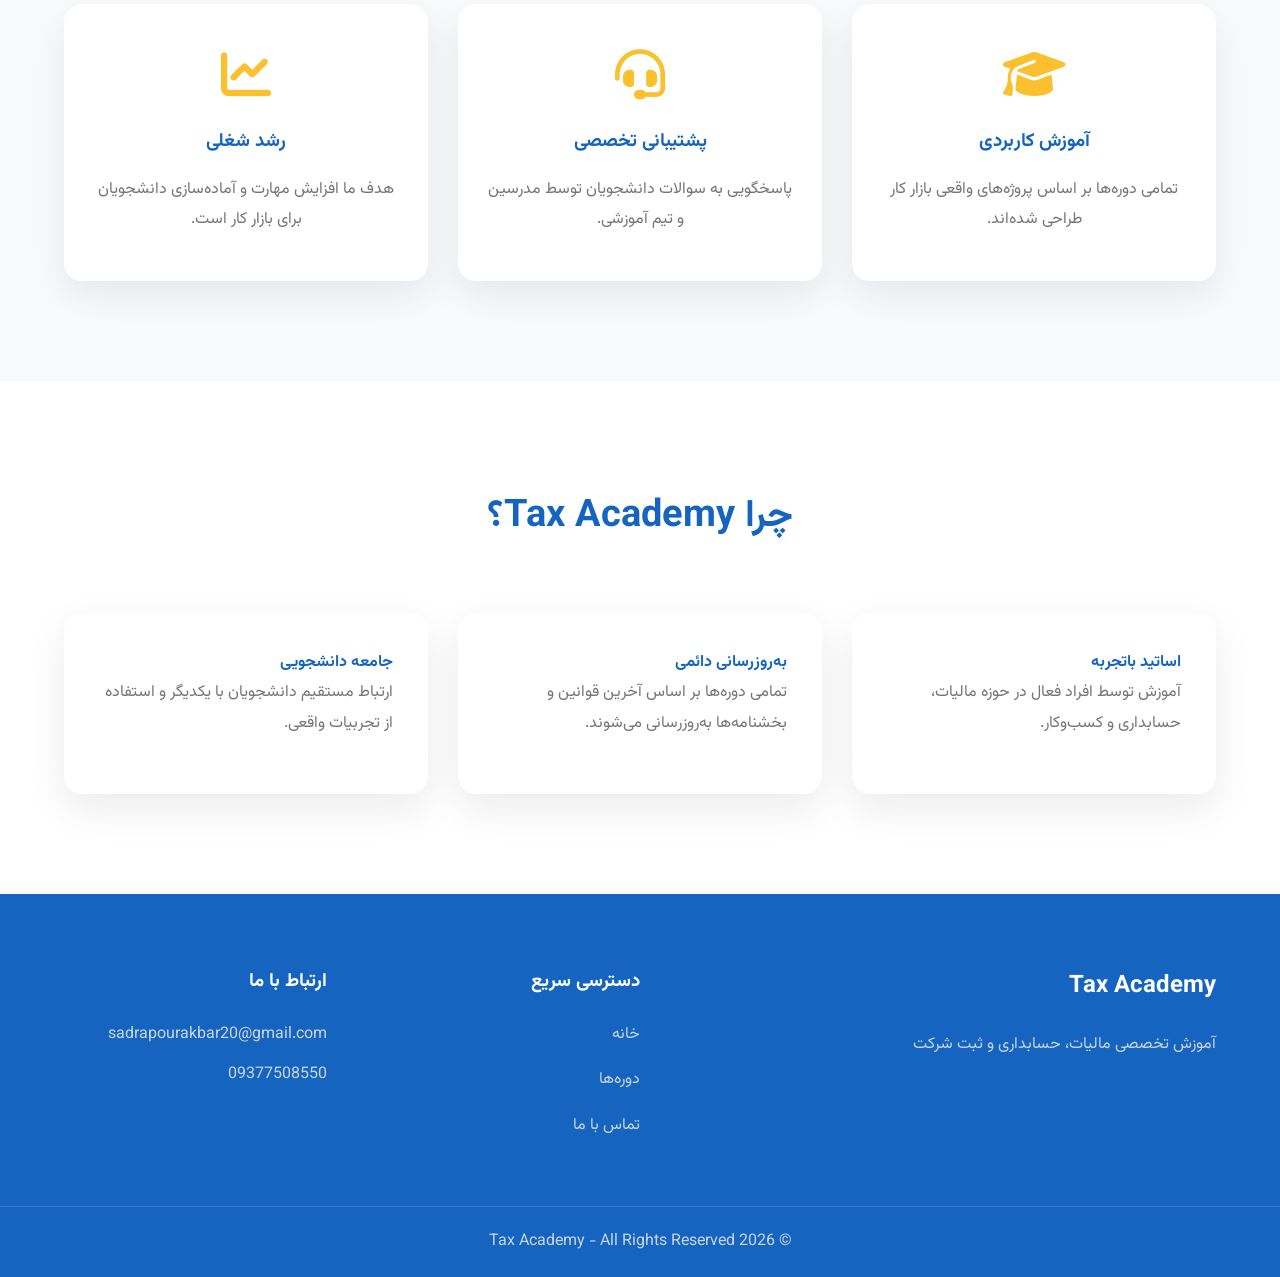
==== commit 7a5ba425: "Refactor shared header and footer across all pages" ====
--- a/about.html
+++ b/about.html
@@ -28,23 +28,297 @@
 
 <body>
 
-<header>
+    <!-- Header -->
+
+    <header>
+
+        <div class="container">
+
+            <div class="logo">
+
+                <h2>
+
+                    <i class="fa-solid fa-chart-line"></i>
+
+                    Tax Academy
+
+                </h2>
+
+            </div>
+
+        <div class="menu-toggle">
+    <i class="fa-solid fa-bars"></i>
+</div>
+
+<nav>
+
+    <ul>
+
+        <li><a href="index.html">خانه</a></li>
+        <li><a href="courses.html">دوره ها</a></li>
+        <li><a href="#">وبلاگ</a></li>
+        <a href="about.html" class="active">درباره ما</a>
+        <li><a href="contact.html">تماس با ما</a></li>
+
+    </ul>
+
+    <div class="header-buttons">
+
+        <a href="login.html" class="login-btn">ورود</a>
+
+        <a href="register.html" class="register-btn">ثبت نام</a>
+
+    </div>
+
+</nav>
+
+    </div> 
+
+    </header>
+
+<section class="hero" style="min-height:50vh;">
 
     <div class="container">
 
-        <div class="logo">
+        <div class="hero-text">
+
+            <span class="hero-tag">
+
+                درباره آکادمی
+
+            </span>
+
+            <h1>
+
+                ما چگونه شروع کردیم؟
+
+            </h1>
+
+            <p>
+
+                هدف ما ایجاد بستری حرفه‌ای برای آموزش مالیات، حسابداری، ثبت شرکت و توسعه کسب‌وکار است.
+
+            </p>
+
+        </div>
+
+    </div>
+
+</section>
+
+<section class="about">
+
+    <div class="container about-container">
+
+        <div class="about-image">
+
+            <img src="assets/images/about.png" alt="درباره آکادمی">
+
+        </div>
+
+        <div class="about-text">
+
+            <span>داستان ما</span>
 
             <h2>
 
+                آموزش کاربردی برای ورود به بازار کار
+
+            </h2>
+
+            <p>
+
+                Tax Academy با هدف آموزش کاملاً عملی و کاربردی در حوزه مالیات، حسابداری، بیمه، ثبت شرکت و مدیریت کسب‌وکار ایجاد شده است.
+
+            </p>
+
+            <p>
+
+                تمرکز ما بر آموزش مهارت‌هایی است که دانشجو بتواند بلافاصله پس از پایان دوره در محیط واقعی کار از آن‌ها استفاده کند.
+
+            </p>
+
+            <ul>
+
+                <li>✔ آموزش پروژه محور</li>
+
+                <li>✔ مدرسین با تجربه بازار کار</li>
+
+                <li>✔ پشتیبانی تخصصی</li>
+
+                <li>✔ بروزرسانی دائمی دوره‌ها</li>
+
+            </ul>
+
+        </div>
+
+    </div>
+
+</section>
+
+<section class="services">
+
+    <div class="container">
+
+        <div class="section-title">
+
+            <h2>
+
+                مأموریت ما
+
+            </h2>
+
+            <p>
+
+                ایجاد بهترین مسیر آموزشی برای متخصصان آینده
+
+            </p>
+
+        </div>
+
+        <div class="service-grid">
+
+            <div class="service-card">
+
+                <i class="fa-solid fa-graduation-cap"></i>
+
+                <h3>
+
+                    آموزش کاربردی
+
+                </h3>
+
+                <p>
+
+                    تمامی دوره‌ها بر اساس پروژه‌های واقعی بازار کار طراحی شده‌اند.
+
+                </p>
+
+            </div>
+
+            <div class="service-card">
+
+                <i class="fa-solid fa-headset"></i>
+
+                <h3>
+
+                    پشتیبانی تخصصی
+
+                </h3>
+
+                <p>
+
+                    پاسخگویی به سوالات دانشجویان توسط مدرسین و تیم آموزشی.
+
+                </p>
+
+            </div>
+
+            <div class="service-card">
+
                 <i class="fa-solid fa-chart-line"></i>
 
-                Tax Academy
+                <h3>
+
+                    رشد شغلی
+
+                </h3>
+
+                <p>
+
+                    هدف ما افزایش مهارت و آماده‌سازی دانشجویان برای بازار کار است.
+
+                </p>
+
+            </div>
+
+        </div>
+
+    </div>
+
+</section>
+
+<section class="comments">
+
+    <div class="container">
+
+        <div class="section-title">
+
+            <h2>
+
+                چرا Tax Academy؟
 
             </h2>
 
         </div>
 
-        <nav>
+        <div class="comment-grid">
+
+            <div class="comment-card">
+
+                <h4>اساتید باتجربه</h4>
+
+                <p>
+
+                    آموزش توسط افراد فعال در حوزه مالیات، حسابداری و کسب‌وکار.
+
+                </p>
+
+            </div>
+
+            <div class="comment-card">
+
+                <h4>به‌روزرسانی دائمی</h4>
+
+                <p>
+
+                    تمامی دوره‌ها بر اساس آخرین قوانین و بخشنامه‌ها به‌روزرسانی می‌شوند.
+
+                </p>
+
+            </div>
+
+            <div class="comment-card">
+
+                <h4>جامعه دانشجویی</h4>
+
+                <p>
+
+                    ارتباط مستقیم دانشجویان با یکدیگر و استفاده از تجربیات واقعی.
+
+                </p>
+
+            </div>
+
+        </div>
+
+    </div>
+
+</section>
+
+<footer>
+
+    <div class="container footer-container">
+
+        <div>
+
+            <h2>Tax Academy</h2>
+
+            <p>
+
+                آموزش تخصصی مالیات، حسابداری و ثبت شرکت
+
+            </p>
+
+        </div>
+
+        <div>
+
+            <h3>
+
+                دسترسی سریع
+
+            </h3>
 
             <ul>
 
@@ -52,329 +326,20 @@
 
                 <li><a href="courses.html">دوره‌ها</a></li>
 
-                <li><a href="about.html">درباره ما</a></li>
-
                 <li><a href="contact.html">تماس با ما</a></li>
 
             </ul>
 
-        </nav>
-
-    </div>
-
-</header>
-
-<section class="hero" style="min-height:50vh;">
-
-    <div class="container">
-
-        <div class="hero-text">
-
-            <span class="hero-tag">
-
-                درباره آکادمی
-
-            </span>
-
-            <h1>
-
-                ما چگونه شروع کردیم؟
-
-            </h1>
-
-            <p>
-
-                هدف ما ایجاد بستری حرفه‌ای برای آموزش مالیات، حسابداری، ثبت شرکت و توسعه کسب‌وکار است.
-
-            </p>
-
-        </div>
-
-    </div>
-
-</section>
-
-<section class="about">
-
-    <div class="container about-container">
-
-        <div class="about-image">
-
-            <img src="assets/images/about.png" alt="درباره آکادمی">
-
-        </div>
-
-        <div class="about-text">
-
-            <span>داستان ما</span>
-
-            <h2>
-
-                آموزش کاربردی برای ورود به بازار کار
-
-            </h2>
-
-            <p>
-
-                Tax Academy با هدف آموزش کاملاً عملی و کاربردی در حوزه مالیات، حسابداری، بیمه، ثبت شرکت و مدیریت کسب‌وکار ایجاد شده است.
-
-            </p>
-
-            <p>
-
-                تمرکز ما بر آموزش مهارت‌هایی است که دانشجو بتواند بلافاصله پس از پایان دوره در محیط واقعی کار از آن‌ها استفاده کند.
-
-            </p>
-
-            <ul>
-
-                <li>✔ آموزش پروژه محور</li>
-
-                <li>✔ مدرسین با تجربه بازار کار</li>
-
-                <li>✔ پشتیبانی تخصصی</li>
-
-                <li>✔ بروزرسانی دائمی دوره‌ها</li>
-
-            </ul>
-
-        </div>
-
-    </div>
-
-</section>
-
-<section class="statistics">
-
-    <div class="container">
-
-        <div class="stat-box">
-
-            <i class="fa-solid fa-users"></i>
-
-            <h2>1500+</h2>
-
-            <p>دانشجوی فعال</p>
-
-        </div>
-
-        <div class="stat-box">
-
-            <i class="fa-solid fa-book-open"></i>
-
-            <h2>35+</h2>
-
-            <p>دوره آموزشی</p>
-
-        </div>
-
-        <div class="stat-box">
-
-            <i class="fa-solid fa-award"></i>
-
-            <h2>10+</h2>
-
-            <p>سال تجربه</p>
-
-        </div>
-
-        <div class="stat-box">
-
-            <i class="fa-solid fa-star"></i>
-
-            <h2>98%</h2>
-
-            <p>رضایت دانشجویان</p>
-
-        </div>
-
-    </div>
-
-</section>
-<section class="services">
-
-    <div class="container">
-
-        <div class="section-title">
-
-            <h2>
-
-                مأموریت ما
-
-            </h2>
-
-            <p>
-
-                ایجاد بهترین مسیر آموزشی برای متخصصان آینده
-
-            </p>
-
-        </div>
-
-        <div class="service-grid">
-
-            <div class="service-card">
-
-                <i class="fa-solid fa-graduation-cap"></i>
-
-                <h3>
-
-                    آموزش کاربردی
-
-                </h3>
-
-                <p>
-
-                    تمامی دوره‌ها بر اساس پروژه‌های واقعی بازار کار طراحی شده‌اند.
-
-                </p>
-
-            </div>
-
-            <div class="service-card">
-
-                <i class="fa-solid fa-headset"></i>
-
-                <h3>
-
-                    پشتیبانی تخصصی
-
-                </h3>
-
-                <p>
-
-                    پاسخگویی به سوالات دانشجویان توسط مدرسین و تیم آموزشی.
-
-                </p>
-
-            </div>
-
-            <div class="service-card">
-
-                <i class="fa-solid fa-chart-line"></i>
-
-                <h3>
-
-                    رشد شغلی
-
-                </h3>
-
-                <p>
-
-                    هدف ما افزایش مهارت و آماده‌سازی دانشجویان برای بازار کار است.
-
-                </p>
-
-            </div>
-
-        </div>
-
-    </div>
-
-</section>
-
-<section class="comments">
-
-    <div class="container">
-
-        <div class="section-title">
-
-            <h2>
-
-                چرا Tax Academy؟
-
-            </h2>
-
-        </div>
-
-        <div class="comment-grid">
-
-            <div class="comment-card">
-
-                <h4>اساتید باتجربه</h4>
-
-                <p>
-
-                    آموزش توسط افراد فعال در حوزه مالیات، حسابداری و کسب‌وکار.
-
-                </p>
-
-            </div>
-
-            <div class="comment-card">
-
-                <h4>به‌روزرسانی دائمی</h4>
-
-                <p>
-
-                    تمامی دوره‌ها بر اساس آخرین قوانین و بخشنامه‌ها به‌روزرسانی می‌شوند.
-
-                </p>
-
-            </div>
-
-            <div class="comment-card">
-
-                <h4>جامعه دانشجویی</h4>
-
-                <p>
-
-                    ارتباط مستقیم دانشجویان با یکدیگر و استفاده از تجربیات واقعی.
-
-                </p>
-
-            </div>
-
-        </div>
-
-    </div>
-
-</section>
-
-<footer>
-
-    <div class="container footer-container">
+        </div>
 
         <div>
 
-            <h2>Tax Academy</h2>
-
-            <p>
-
-                آموزش تخصصی مالیات، حسابداری و ثبت شرکت
-
-            </p>
-
-        </div>
-
-        <div>
-
             <h3>
 
-                دسترسی سریع
+                ارتباط با ما
 
             </h3>
 
-            <ul>
-
-                <li><a href="index.html">خانه</a></li>
-
-                <li><a href="courses.html">دوره‌ها</a></li>
-
-                <li><a href="contact.html">تماس با ما</a></li>
-
-            </ul>
-
-        </div>
-
-        <div>
-
-            <h3>
-
-                ارتباط با ما
-
-            </h3>
-
             <p>sadrapourakbar20@gmail.com</p>
 
             <p>09377508550</p>
@@ -391,6 +356,10 @@
 
 </footer>
 
+<button id="backToTop">
+    <i class="fa-solid fa-arrow-up"></i>
+</button>
+
 <script src="assets/js/app.js"></script>
 
 </body>
--- a/assets/css/style.css
+++ b/assets/css/style.css
@@ -1296,4 +1296,101 @@
 
     font-size:18px;
 
+}
+/* =========================
+   Why Us
+========================= */
+
+.why-us{
+
+    padding:90px 0;
+
+    background:var(--background);
+
+}
+
+.section-title{
+
+    text-align:center;
+
+    margin-bottom:60px;
+
+}
+
+.section-title h2{
+
+    font-size:38px;
+
+    color:var(--primary);
+
+    margin-bottom:15px;
+
+}
+
+.section-title p{
+
+    max-width:700px;
+
+    margin:auto;
+
+    color:var(--gray);
+
+}
+
+.why-grid{
+
+    display:grid;
+
+    grid-template-columns:repeat(auto-fit,minmax(250px,1fr));
+
+    gap:30px;
+
+}
+
+.why-card{
+
+    background:#fff;
+
+    border-radius:18px;
+
+    padding:40px 30px;
+
+    text-align:center;
+
+    box-shadow:var(--shadow);
+
+    transition:var(--transition);
+
+}
+
+.why-card:hover{
+
+    transform:translateY(-10px);
+
+}
+
+.why-card i{
+
+    font-size:48px;
+
+    color:var(--gold);
+
+    margin-bottom:20px;
+
+}
+
+.why-card h3{
+
+    margin-bottom:15px;
+
+    color:var(--primary);
+
+}
+
+.why-card p{
+
+    color:var(--gray);
+
+    line-height:1.9;
+
 }
